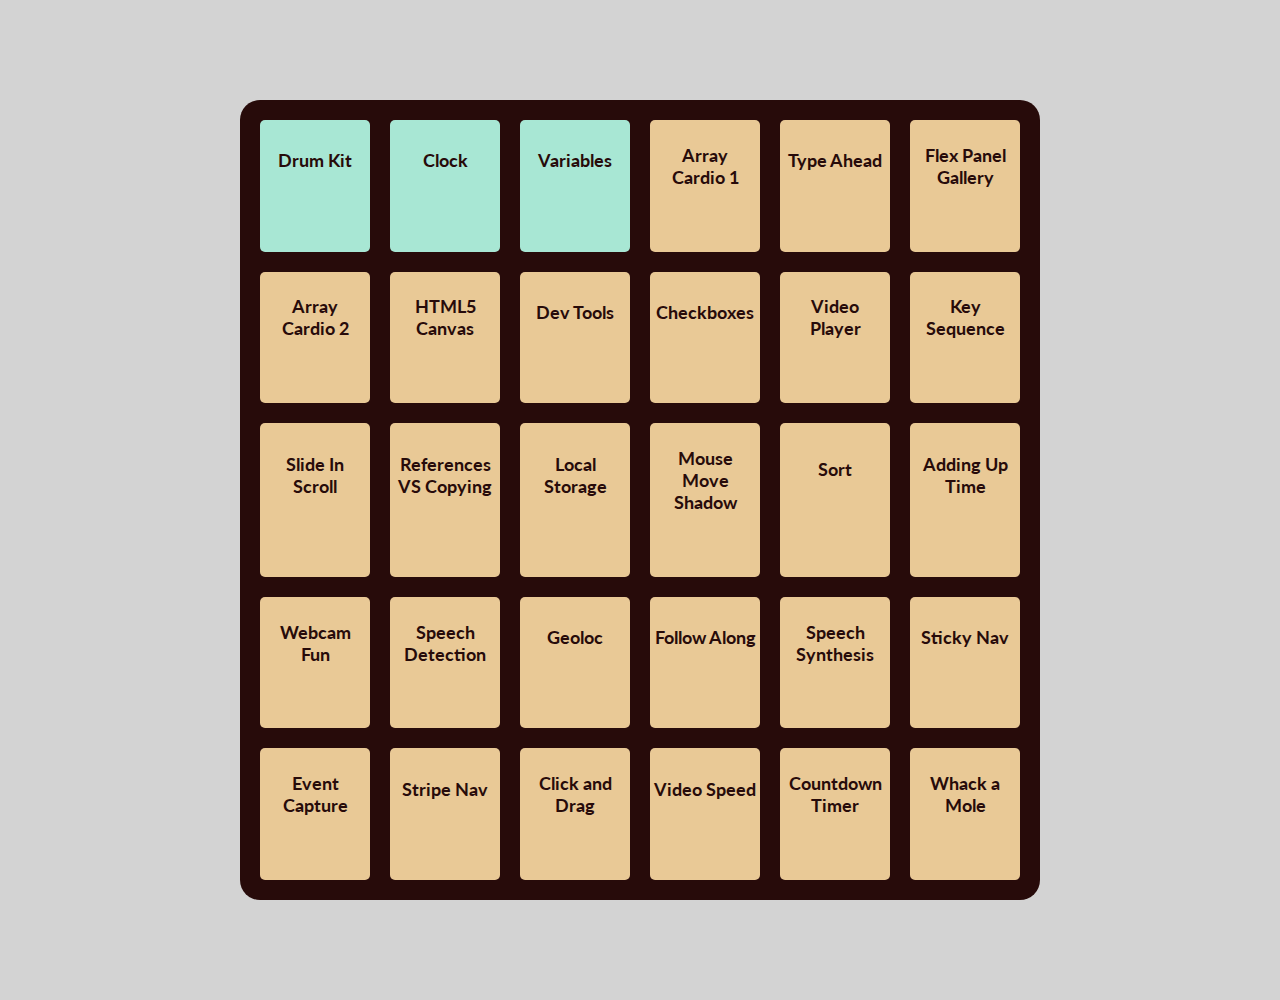
==== index.html @ aaf055cc "First Commit" ====
<!DOCTYPE html>
<html lang="en">
<head>
    <meta charset="UTF-8">
    <meta name="viewport" content="width=device-width, initial-scale=1.0">

    <link rel="preconnect" href="https://fonts.googleapis.com">
    <link rel="preconnect" href="https://fonts.gstatic.com" crossorigin>
    <link href="https://fonts.googleapis.com/css2?family=Lato:ital,wght@0,100;0,300;0,400;0,700;0,900;1,100;1,300;1,400;1,700;1,900&family=Sora:wght@100..800&display=swap" rel="stylesheet">
    <link rel="stylesheet" href="https://cdnjs.cloudflare.com/ajax/libs/font-awesome/6.6.0/css/all.min.css" integrity="sha512-Kc323vGBEqzTmouAECnVceyQqyqdsSiqLQISBL29aUW4U/M7pSPA/gEUZQqv1cwx4OnYxTxve5UMg5GT6L4JJg==" crossorigin="anonymous" referrerpolicy="no-referrer" />
    <link rel="stylesheet" href="style.css">

    <title>Javascript 30 Challenge</title>
</head>
<body>
    <section>

        <a href="01_drum_kit/index.html">
            <article class="done">
                <h2>Drum Kit</h2>
                <i class="fa fas fa-drum"></i>
            </article>
        </a>
        
        <a href="02_clock/index.html">
            <article class="done">
                <h2>Clock</h2>
                <i class="fa fas fa-clock"></i>
            </article>
        </a>
        
        <a href="03_variables/index.html">
            <article class="done">
                <h2>Variables</h2>
                <i class="fa fas fa-hashtag"></i>
            </article>
        </a>

        <a href="">
            <article class="todo">
                <h2>Array Cardio 1</h2>
                <i class="fa fas fa-spinner"></i>
            </article>
        </a>

        <a href="">
            <article class="todo">
                <h2>Type Ahead</h2>
                <i class="fa fas fa-spinner"></i>
            </article>
        </a>
        
        <a href="">
            <article class="todo">
                <h2>Flex Panel Gallery</h2>
                <i class="fa fas fa-spinner"></i>
            </article>
        </a>
        
        <a href="">
            <article class="todo">
                <h2>Array Cardio 2</h2>
                <i class="fa fas fa-spinner"></i>
            </article>
        </a>

        <a href="">
            <article class="todo">
                <h2>HTML5 Canvas</h2>
                <i class="fa fas fa-spinner"></i>
            </article>
        </a>
        
        <a href="">
            <article class="todo">
                <h2>Dev Tools</h2>
                <i class="fa fas fa-spinner"></i>
            </article>
        </a>
        
        <a href="">
            <article class="todo">
                <h2>Checkboxes</h2>
                <i class="fa fas fa-spinner"></i>
            </article>
        </a>

        <a href="">
            <article class="todo">
                <h2>Video Player</h2>
                <i class="fa fas fa-spinner"></i>
            </article>
        </a>
        
        <a href="">
            <article class="todo">
                <h2>Key Sequence</h2>
                <i class="fa fas fa-spinner"></i>
            </article>
        </a>
        
        <a href="">
            <article class="todo">
                <h2>Slide In Scroll</h2>
                <i class="fa fas fa-spinner"></i>
            </article>
        </a>
        
        <a href="">
            <article class="todo">
                <h2>References VS Copying</h2>
                <i class="fa fas fa-spinner"></i>
            </article>
        </a>

        <a href="">
            <article class="todo">
                <h2>Local Storage</h2>
                <i class="fa fas fa-spinner"></i>
            </article>
        </a>
        
        <a href="">
            <article class="todo">
                <h2>Mouse Move Shadow</h2>
                <i class="fa fas fa-spinner"></i>
            </article>
        </a>
        
        <a href="">
            <article class="todo">
                <h2>Sort</h2>
                <i class="fa fas fa-spinner"></i>
            </article>
        </a>

        <a href="">
            <article class="todo">
                <h2>Adding Up Time</h2>
                <i class="fa fas fa-spinner"></i>
            </article>
        </a>
        
        <a href="">
            <article class="todo">
                <h2>Webcam Fun</h2>
                <i class="fa fas fa-spinner"></i>
            </article>
        </a>
        
        <a href="">
            <article class="todo">
                <h2>Speech Detection</h2>
                <i class="fa fas fa-spinner"></i>
            </article>
        </a>

        <a href="">
            <article class="todo">
                <h2>Geoloc
                </h2>
                <i class="fa fas fa-spinner"></i>
            </article>
        </a>
        
        <a href="">
            <article class="todo">
                <h2>Follow Along</h2>
                <i class="fa fas fa-spinner"></i>
            </article>
        </a>
        
        <a href="">
            <article class="todo">
                <h2>Speech Synthesis</h2>
                <i class="fa fas fa-spinner"></i>
            </article>
        </a>

        <a href="">
            <article class="todo">
                <h2>Sticky Nav</h2>
                <i class="fa fas fa-spinner"></i>
            </article>
        </a>
        
        <a href="">
            <article class="todo">
                <h2>Event Capture</h2>
                <i class="fa fas fa-spinner"></i>
            </article>
        </a>
        
        <a href="">
            <article class="todo">
                <h2>Stripe Nav</h2>
                <i class="fa fas fa-spinner"></i>
            </article>
        </a>
        
        <a href="">
            <article class="todo">
                <h2>Click and Drag</h2>
                <i class="fa fas fa-spinner"></i>
            </article>
        </a>

        <a href="">
            <article class="todo">
                <h2>Video Speed</h2>
                <i class="fa fas fa-spinner"></i>
            </article>
        </a>
        
        <a href="">
            <article class="todo">
                <h2>Countdown Timer</h2>
                <i class="fa fas fa-spinner"></i>
            </article>
        </a>
        
        <a href="">
            <article class="todo">
                <h2>Whack a Mole</h2>
                <i class="fa fas fa-spinner"></i>
            </article>
        </a>

    </section>
</body>
</html>
---- style.css ----
*{
    box-sizing: border-box;
    margin: 0;
    padding: 0;
}

a {
    text-decoration: none;
    color: white;
}

body {
    background-color: lightgrey;
}

section {
    font-weight: 600;
    background-color:#270b0a;
    width: 800px;
    height: 800px;
    display: flex;
    flex-wrap: wrap;
    margin: 100px auto;
    padding: 20px;
    border-radius: 20px;
    gap: 20px
}

article {
    display: flex;
    flex-direction: column;
    justify-content: space-around;
    text-align: center;
    width : 110px;
    height: 100%;
    border-radius: 5px;
    padding: 4px;
    color: #270b0a;
    transition: all 0.1s ease-in-out;
}

h2 {
    font-size: 18px;
    font-family: 'Lato', sans-serif;
}

.done {
    background-color: #a8e7d4;
}

.todo {
    background-color: #e9c996;
}

article:hover {
    transform: scale(1.1);
}
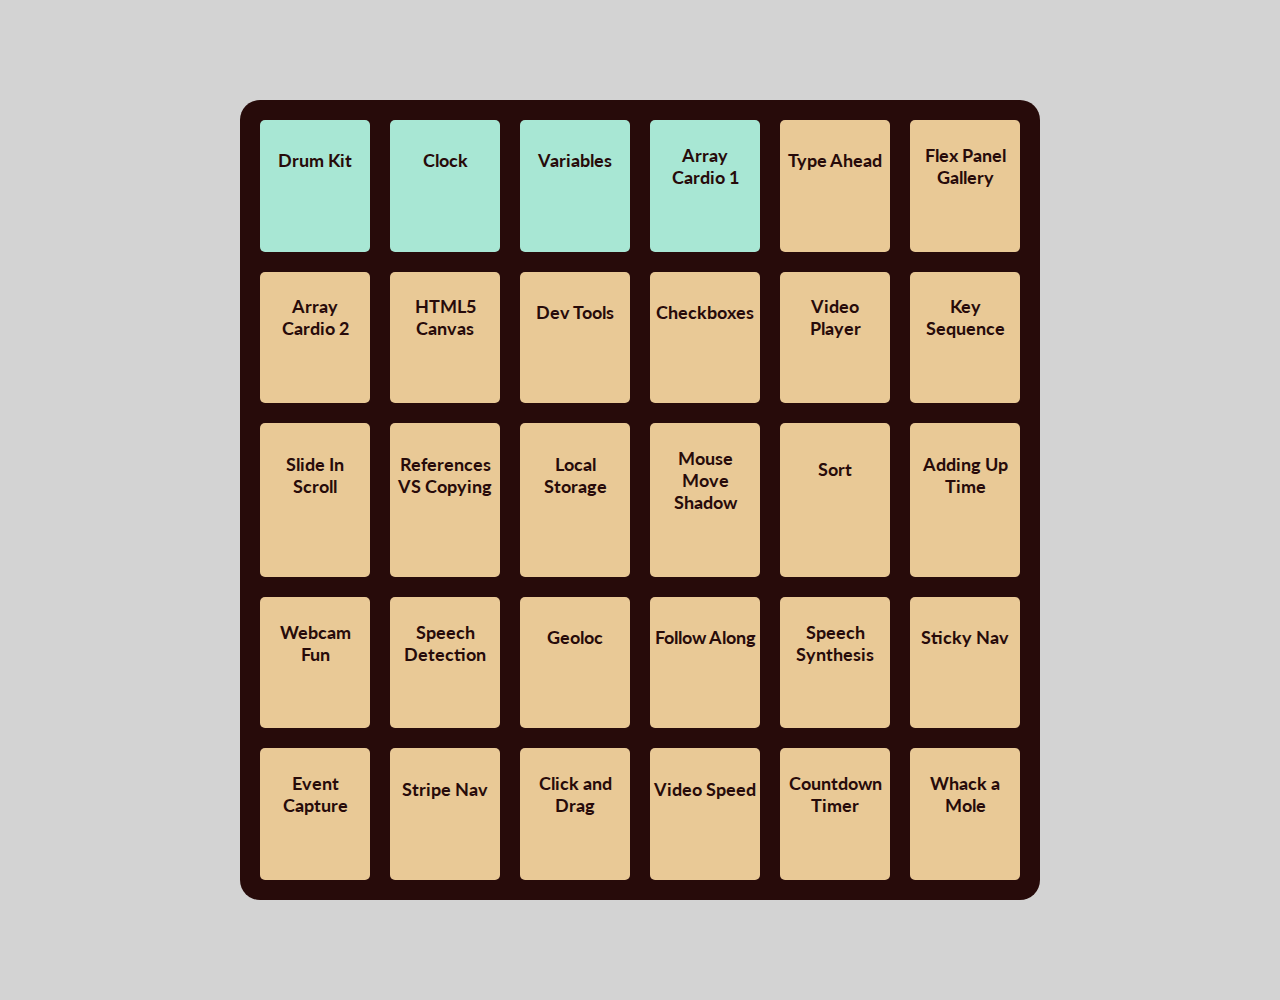
==== commit 2ba25c63: "Adding day 4" ====
--- a/index.html
+++ b/index.html
@@ -36,10 +36,10 @@
             </article>
         </a>
 
-        <a href="">
-            <article class="todo">
+        <a href="04_Array/index.html">
+            <article class="done">
                 <h2>Array Cardio 1</h2>
-                <i class="fa fas fa-spinner"></i>
+                <i class="fa fas fa-clone"></i>
             </article>
         </a>
 
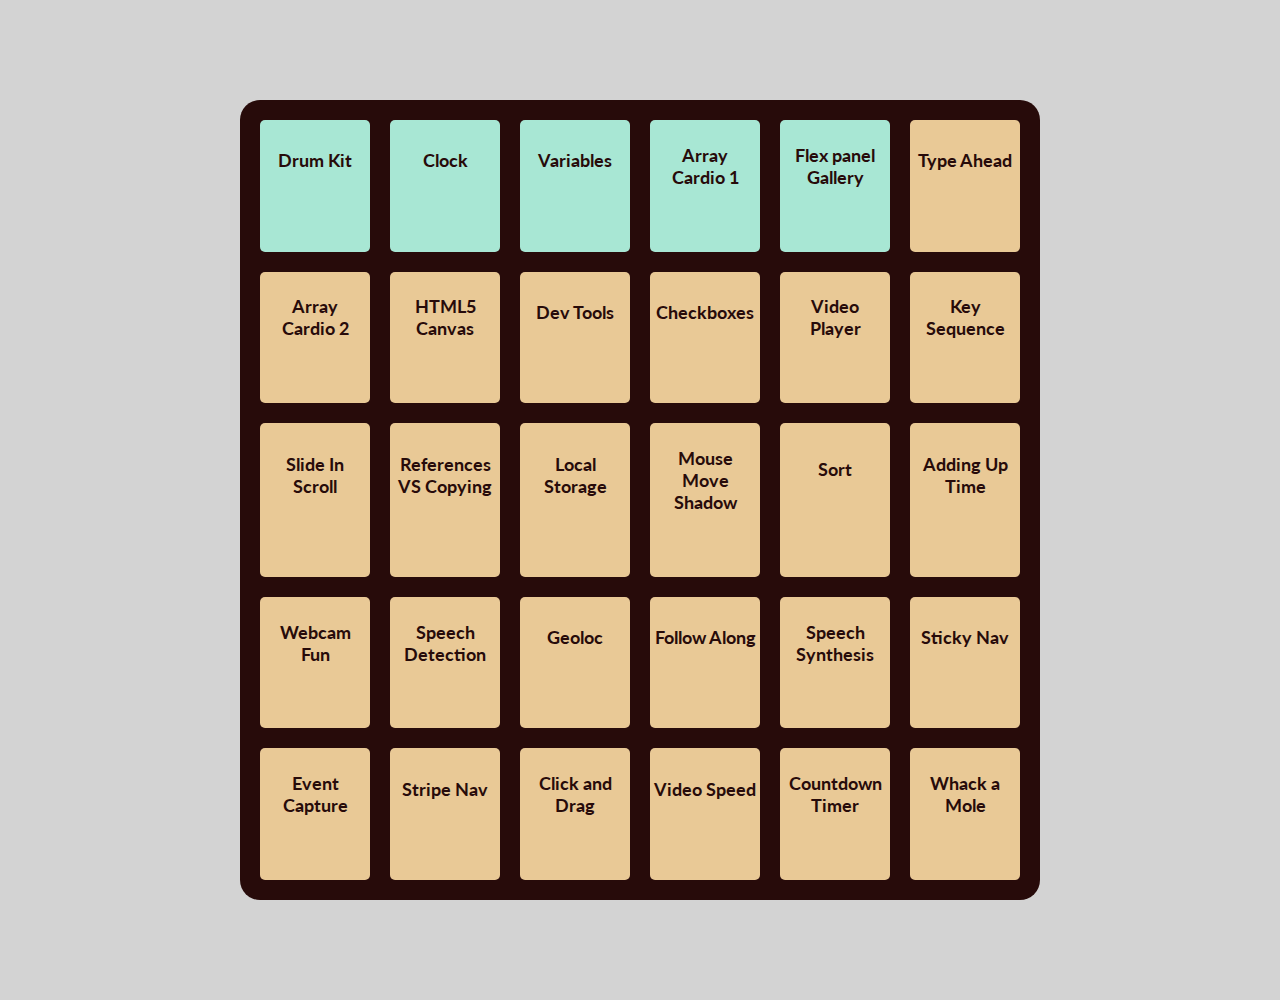
==== commit fb23e7b8: "Adding 05" ====
--- a/index.html
+++ b/index.html
@@ -43,16 +43,16 @@
             </article>
         </a>
 
+        <a href="05_flex_panel/index.html">
+            <article class="done">
+                <h2>Flex panel Gallery</h2>
+                <i class="fa fas fa-image"></i>
+            </article>
+        </a>
+        
         <a href="">
             <article class="todo">
                 <h2>Type Ahead</h2>
-                <i class="fa fas fa-spinner"></i>
-            </article>
-        </a>
-        
-        <a href="">
-            <article class="todo">
-                <h2>Flex Panel Gallery</h2>
                 <i class="fa fas fa-spinner"></i>
             </article>
         </a>
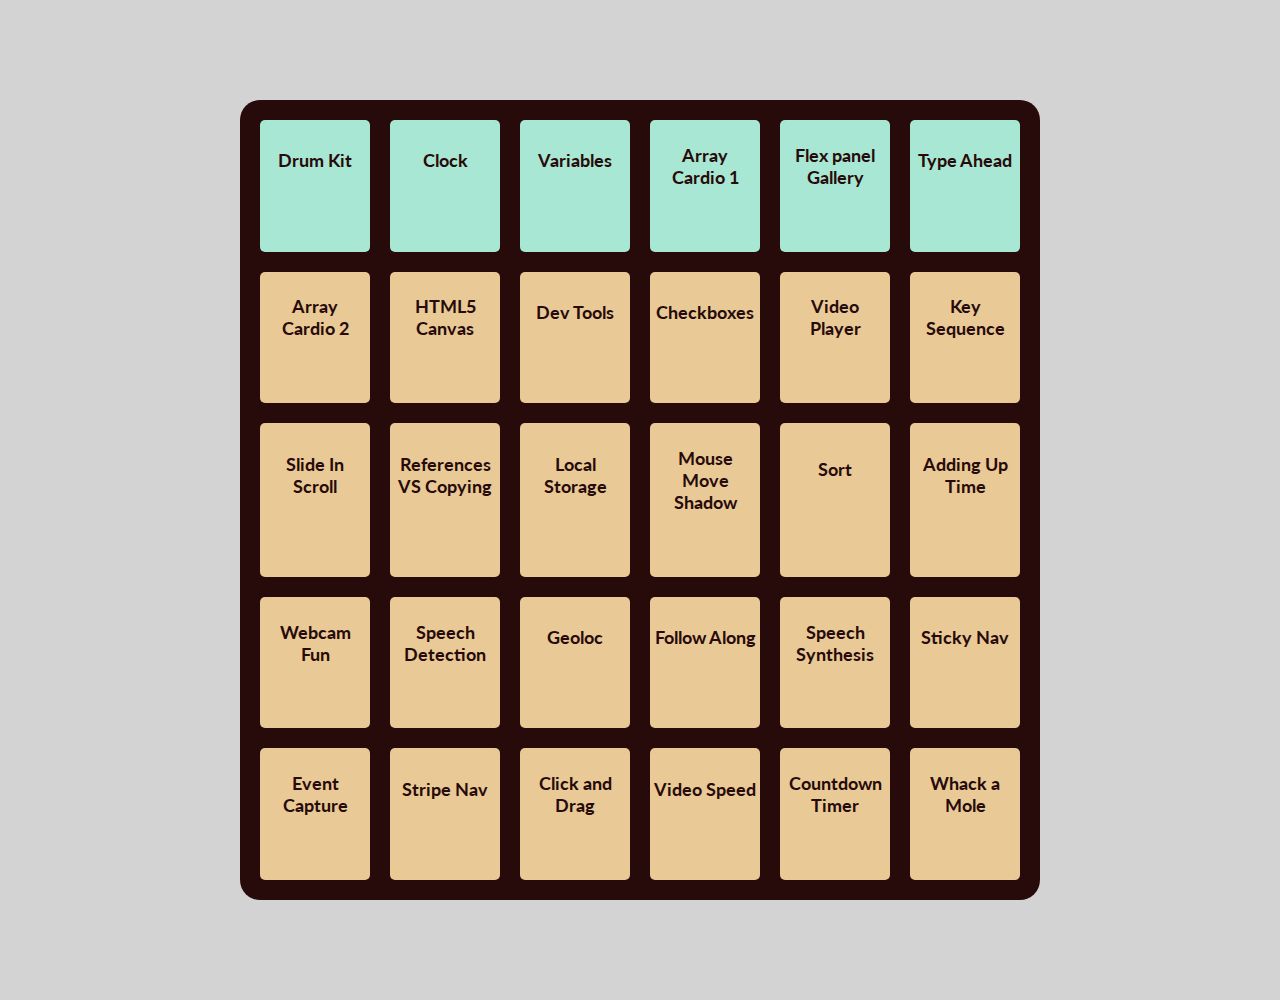
==== commit 3677f10e: "Adding 06" ====
--- a/index.html
+++ b/index.html
@@ -50,10 +50,10 @@
             </article>
         </a>
         
-        <a href="">
-            <article class="todo">
+        <a href="06 _type_ahead/index.html">
+            <article class="done">
                 <h2>Type Ahead</h2>
-                <i class="fa fas fa-spinner"></i>
+                <i class="fa fas fa-font"></i>
             </article>
         </a>
         
